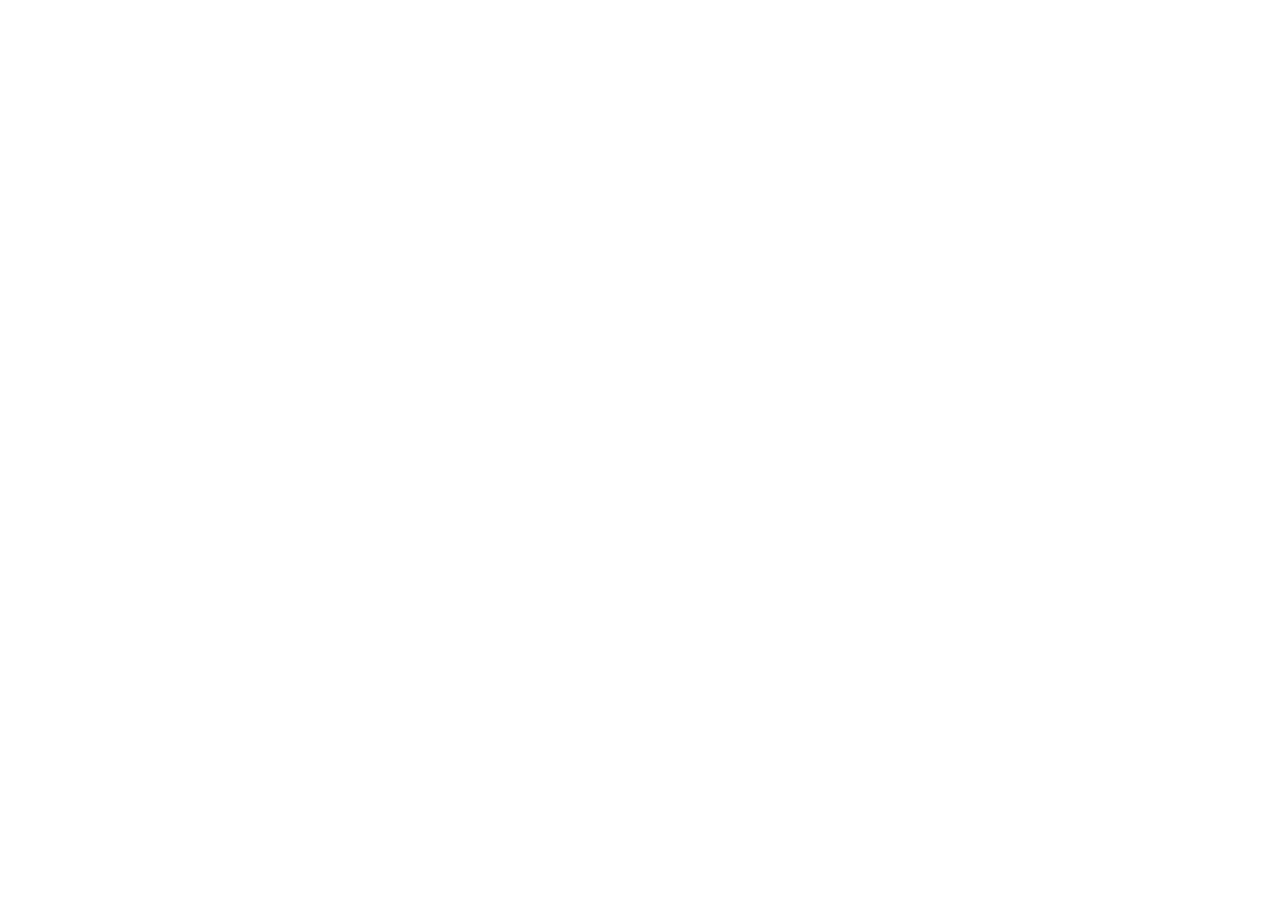
==== atv-taxi/index.html @ f473312d "feat: taxi" ====
<!DOCTYPE html>
<html lang="pt-br">
<head>
    <meta charset="UTF-8">
    <meta name="viewport" content="width=device-width, initial-scale=1.0">
    <title>atv Táxi</title>
</head>
<body>
    
</body>
</html>
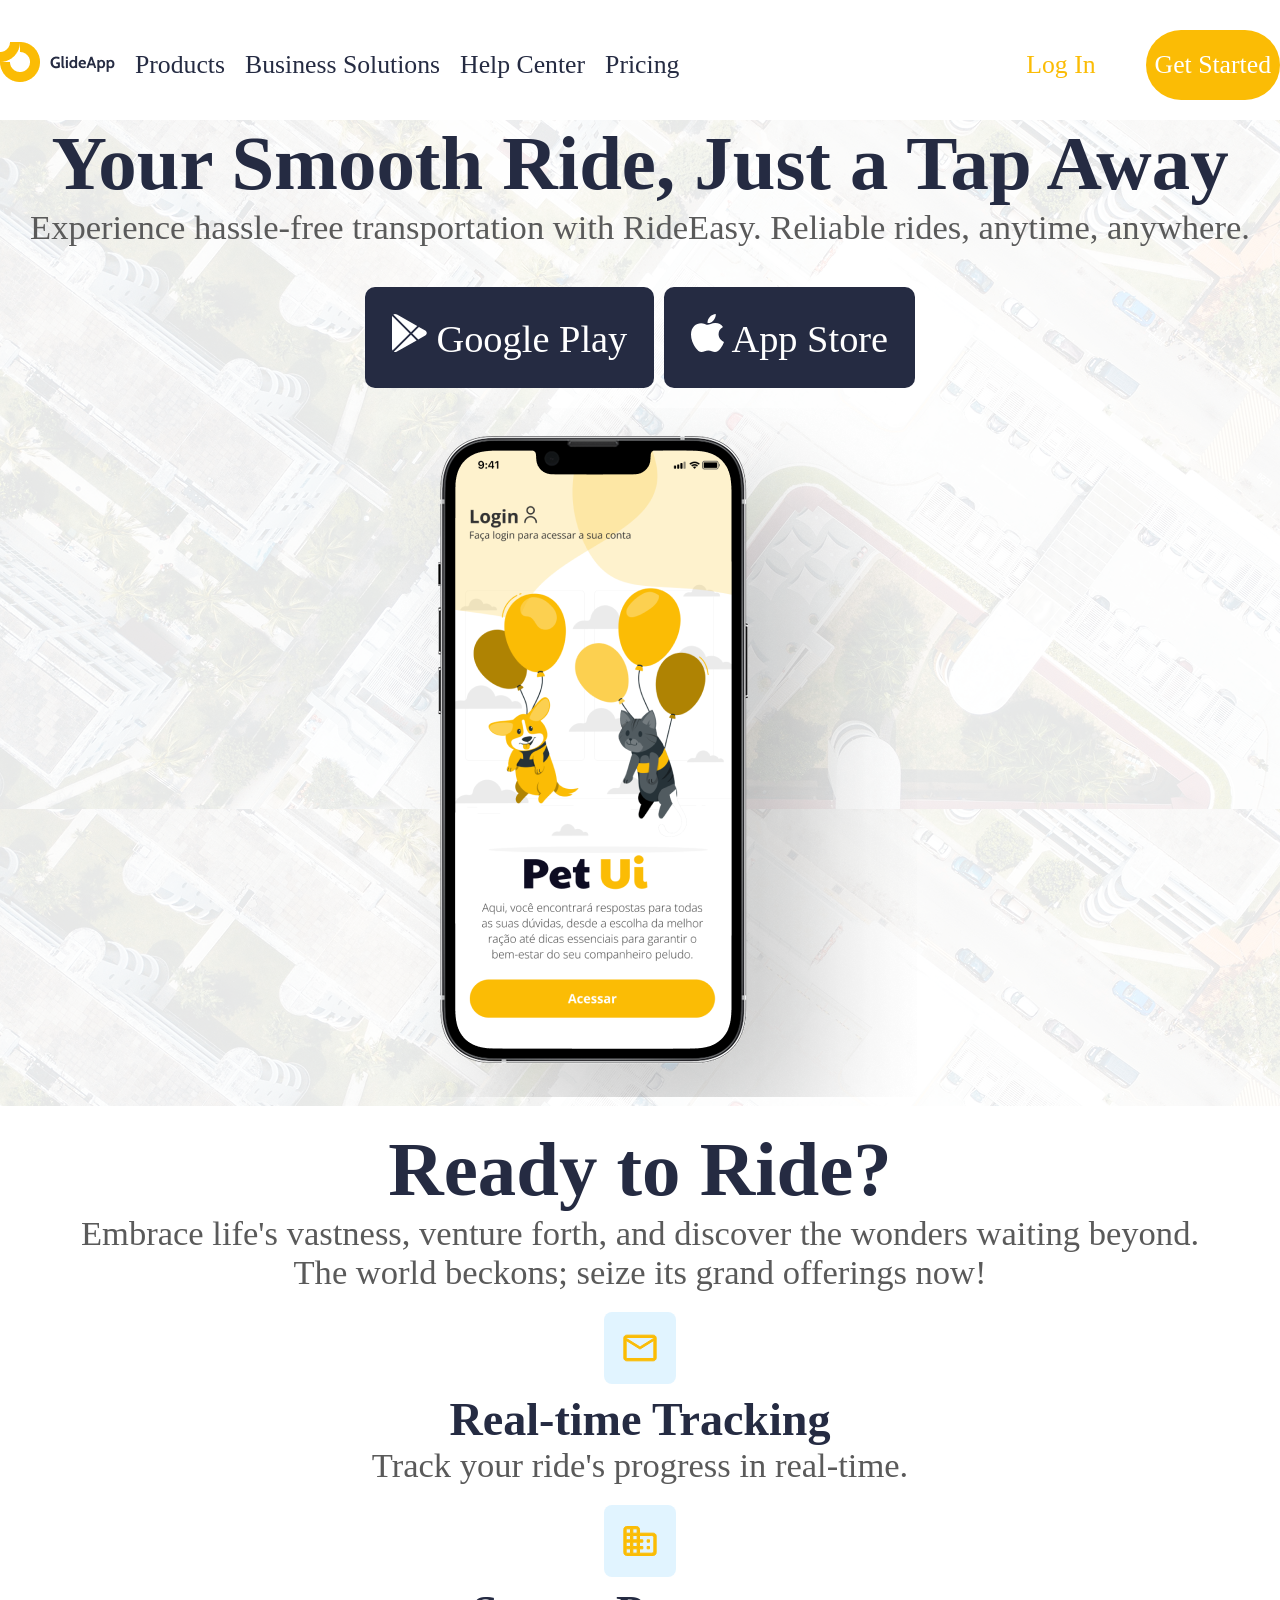
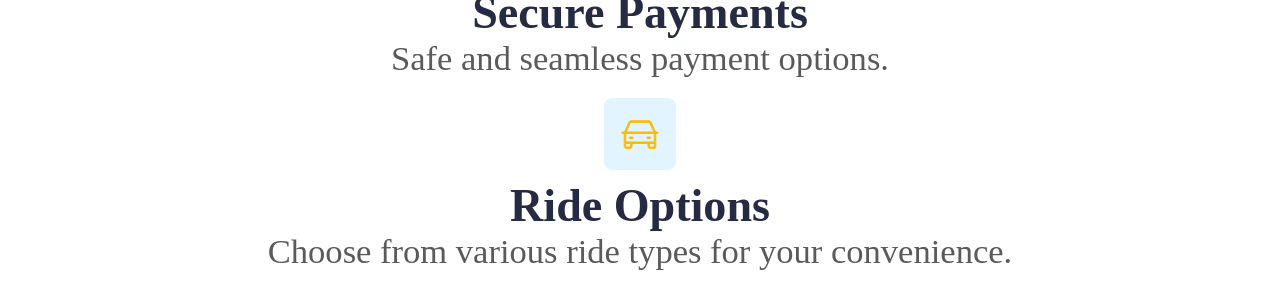
==== commit ddab9983: "feat: início do trabalho" ====
--- a/atv-taxi/index.html
+++ b/atv-taxi/index.html
@@ -1,11 +1,116 @@
 <!DOCTYPE html>
 <html lang="pt-br">
+
 <head>
     <meta charset="UTF-8">
     <meta name="viewport" content="width=device-width, initial-scale=1.0">
+    <link rel="stylesheet" href="css/reset.css">
+    <link rel="stylesheet" href="css/style.css">
     <title>atv Táxi</title>
 </head>
+
 <body>
-    
+    <header>
+
+        <nav>
+            <ul>
+                <li>
+                    <h1>
+                        <img src="images/logo-glide-app.png" alt="logo-glide-app">
+                    </h1>
+                </li>
+                <li>
+                    <a href="#">Products</a>
+                </li>
+                <li>
+                    <a href="#">Business Solutions</a>
+                </li>
+                <li>
+                    <a href="#">Help Center </a>
+                </li>
+                <li>
+                    <a href="#">Pricing</a>
+                </li>
+            </ul>
+            <ul class="canto">
+                <li class="log">
+                    <a href="#">Log In</a>
+                </li>
+                <li class="get">
+                    <a href="#">Get Started</a>
+                </li>
+            </ul>
+        </nav>
+    </header>
+    <section class="banner">
+        <div>
+            <h2>
+                Your Smooth Ride, Just a Tap Away
+            </h2>
+            <p class="pqn">
+                Experience hassle-free transportation with RideEasy.
+                Reliable rides, anytime, anywhere.
+            </p>
+            <p class="button">
+                <a href="#" class="app">
+                    <img src="images/icon-button-google.svg" alt="icon-button-google">
+                    <span>
+                        Google Play
+                    </span>
+                </a>
+                <a href="#" class="app">
+                    <img src="images/icon-apple-ios.svg" alt="icon-apple-ios">
+                    <span>
+                        App Store
+                    </span>
+                </a>
+            </p>
+
+        </div>
+        <img src="images/iphone-pet-ui.png" alt="">
+    </section>
+    <section class="ride">
+        <div>
+            <h2>
+                Ready to Ride?
+            </h2>
+            <p class="pqn">
+                Embrace life's vastness, venture forth,
+                and discover the wonders waiting beyond.
+                The world beckons; seize its grand offerings now!
+            </p>
+        </div>
+        <div>
+            <ul>
+                <li>
+                    <img src="images/icon-back-blue-letter.svg" alt="icon-back-blue-letter">
+                    <h3>
+                        Real-time Tracking
+                    </h3>
+                    <p class="pqn">
+                        Track your ride's progress in real-time.
+                    </p>
+                </li>
+                <li>
+                    <img src="images/icon-back-blue-building.svg" alt="icon-back-blue-building">
+                    <h3>
+                        Secure Payments
+                    </h3>
+                    <p class="pqn">
+                        Safe and seamless payment options.
+                    </p>
+                </li>
+                <li>
+                    <img src="images/icon-back-blue-car.svg" alt="icon-back-blue-car">
+                    <h3>
+                        Ride Options </h3>
+                    <p class="pqn">
+                        Choose from various ride types for your convenience.
+                    </p>
+                </li>
+            </ul>
+        </div>
+    </section>
 </body>
-</html>
+
+</html>
--- a/atv-taxi/css/style.css
+++ b/atv-taxi/css/style.css
@@ -0,0 +1,85 @@
+html {
+    font-size: clamp(1rem, 2vw + 0.8rem, 3rem);
+    text-align: center;
+    color: #252B42;
+}
+
+header {
+    padding: 20px 0 10px 0;
+}
+
+li.log a {
+    color: #FBBC05;
+    margin: 30px;
+    display: inline-block;
+}
+
+li.get a {
+    display: inline-block;
+    color: #ffffff;
+    background-color: #FBBC05;
+    padding: 20px 9px;
+    border-radius: 50px;
+}
+
+section.banner {
+    background: url(../images/background-banner.png);
+}
+
+h2 {
+    font-size: 2rem;
+    font-weight: bolder;
+}
+
+p.pqn {
+    font-weight: lighter;
+    color: #5a5a5a;
+    font-size: 0.9rem;
+    margin: 0 0 20px 0;
+}
+
+section.banner a.app {
+    background-color: #252B42;
+    color: #ffffff;
+    padding: 27px;
+    border-radius: 10px;
+    display: inline-block;
+    margin: 20px 0;
+}
+
+section.ride {
+    margin: 20px 60px;
+}
+
+h3 {
+    font-size: 1.2rem;
+    font-weight: bold;
+}
+
+@media only screen and (min-width: 500px) {
+    header nav {
+        display: flex;
+        justify-content: space-between;
+        align-items: center;
+        font-size: 0.67rem;
+    }
+
+    header nav ul {
+        display: flex;
+        align-items: center;
+        gap: 20px;
+    }
+
+    header nav ul li.log a:hover {
+        color: #135000;
+    }
+
+    header nav ul li.get a:hover {
+        background: none;
+        border: 2px solid #FBBC05;
+        color: #FBBC05;
+    }
+    section.banner{
+
+    }
+}
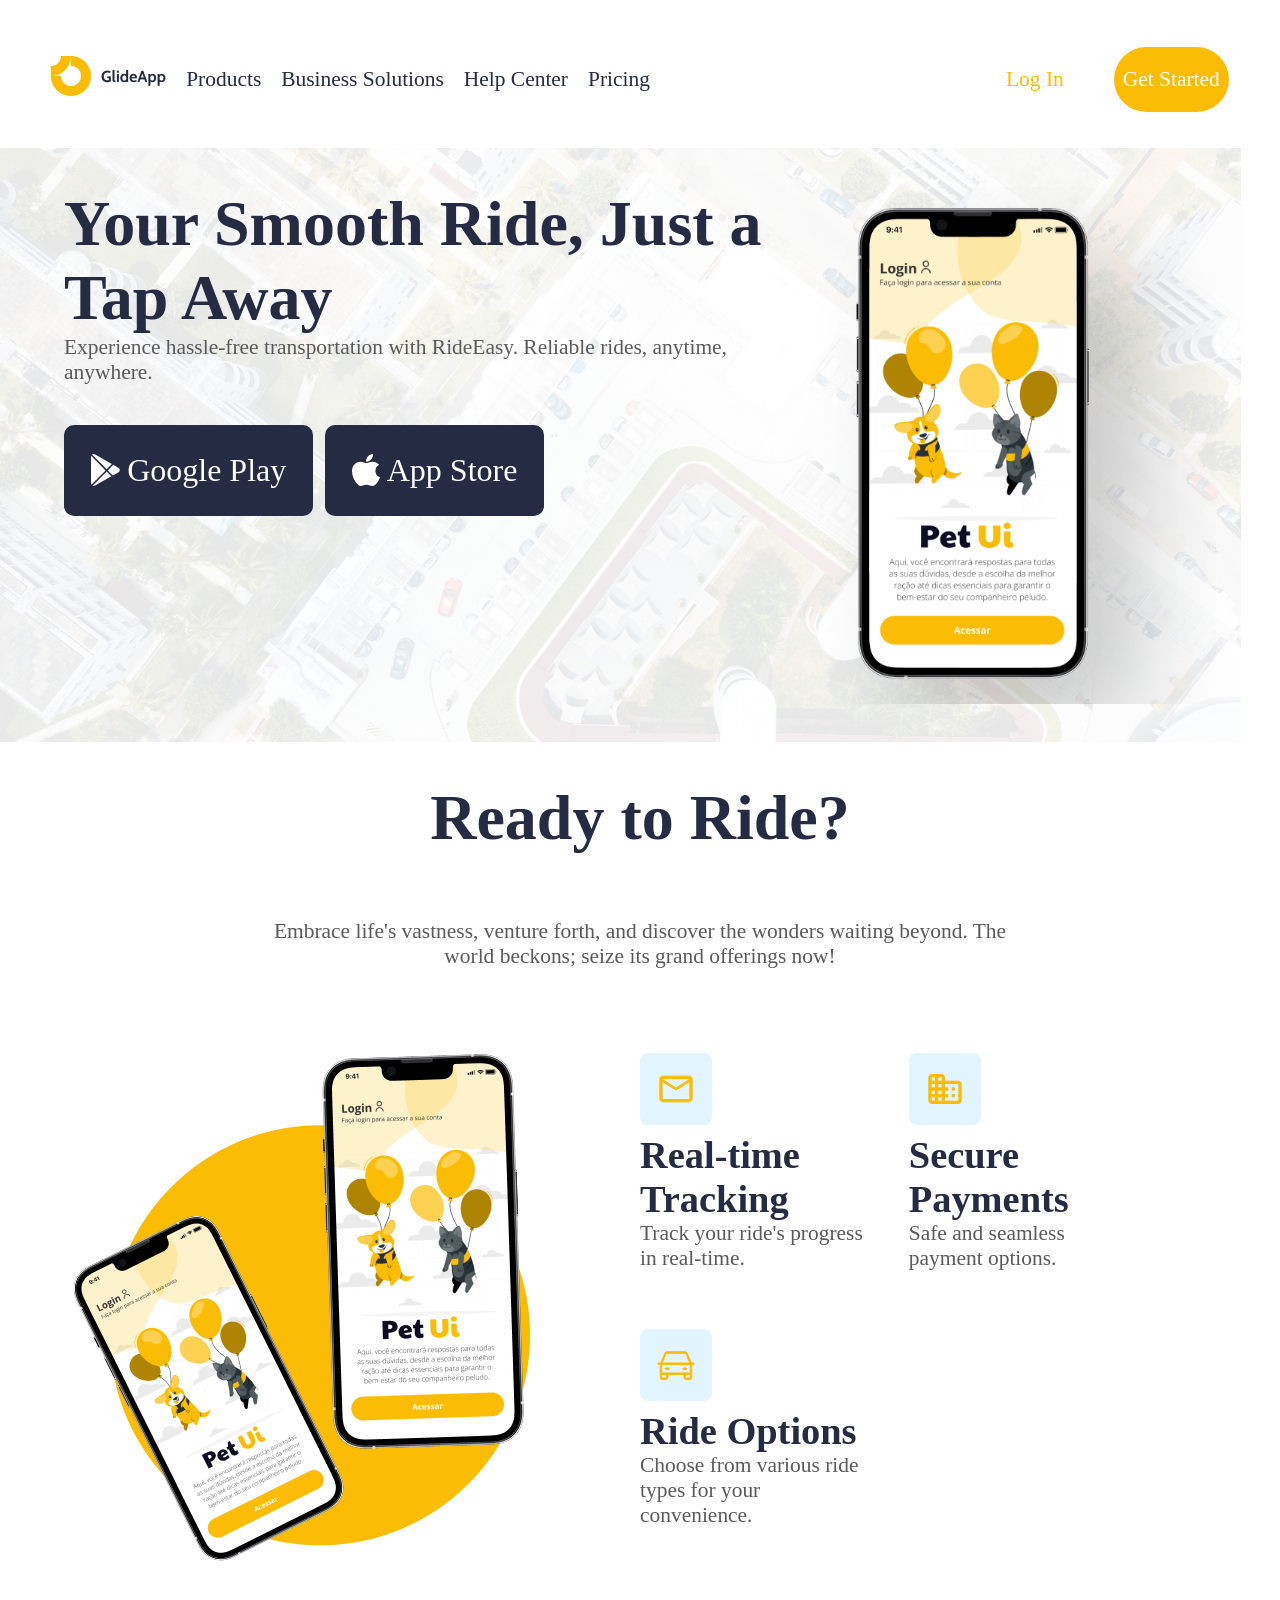
==== commit 86fb8da2: "feat.section.ride" ====
--- a/atv-taxi/index.html
+++ b/atv-taxi/index.html
@@ -42,35 +42,39 @@
             </ul>
         </nav>
     </header>
-    <section class="banner">
-        <div>
-            <h2>
-                Your Smooth Ride, Just a Tap Away
-            </h2>
-            <p class="pqn">
-                Experience hassle-free transportation with RideEasy.
-                Reliable rides, anytime, anywhere.
-            </p>
-            <p class="button">
-                <a href="#" class="app">
-                    <img src="images/icon-button-google.svg" alt="icon-button-google">
-                    <span>
-                        Google Play
-                    </span>
-                </a>
-                <a href="#" class="app">
-                    <img src="images/icon-apple-ios.svg" alt="icon-apple-ios">
-                    <span>
-                        App Store
-                    </span>
-                </a>
-            </p>
+    <main>
+        <section class="banner">
+            <div>
+                <h2>
+                    Your Smooth Ride, Just a Tap Away
+                </h2>
+                <p class="pqn">
+                    Experience hassle-free transportation with RideEasy.
+                    Reliable rides, anytime, anywhere.
+                </p>
+                <p class="button">
+                    <a href="#" class="app">
+                        <img src="images/icon-button-google.svg" alt="icon-button-google">
+                        <span>
+                            Google Play
+                        </span>
+                    </a>
+                    <a href="#" class="app">
+                        <img src="images/icon-apple-ios.svg" alt="icon-apple-ios">
+                        <span>
+                            App Store
+                        </span>
+                    </a>
+                </p>
 
-        </div>
-        <img src="images/iphone-pet-ui.png" alt="">
-    </section>
-    <section class="ride">
-        <div>
+            </div>
+            <div class="imagem">
+                <img src="images/iphone-pet-ui.png" alt="" class="imagememe">
+            </div>
+
+        </section>
+        <section class="ride">
+
             <h2>
                 Ready to Ride?
             </h2>
@@ -79,38 +83,44 @@
                 and discover the wonders waiting beyond.
                 The world beckons; seize its grand offerings now!
             </p>
-        </div>
-        <div>
-            <ul>
-                <li>
-                    <img src="images/icon-back-blue-letter.svg" alt="icon-back-blue-letter">
-                    <h3>
-                        Real-time Tracking
-                    </h3>
-                    <p class="pqn">
-                        Track your ride's progress in real-time.
-                    </p>
-                </li>
-                <li>
-                    <img src="images/icon-back-blue-building.svg" alt="icon-back-blue-building">
-                    <h3>
-                        Secure Payments
-                    </h3>
-                    <p class="pqn">
-                        Safe and seamless payment options.
-                    </p>
-                </li>
-                <li>
-                    <img src="images/icon-back-blue-car.svg" alt="icon-back-blue-car">
-                    <h3>
-                        Ride Options </h3>
-                    <p class="pqn">
-                        Choose from various ride types for your convenience.
-                    </p>
-                </li>
-            </ul>
-        </div>
-    </section>
+            <div>
+                <div class="imagi">
+                    <img src="images/smartphones-pet-uis.png" alt="smartphones-pet-uis">
+                </div>
+                <div class="lista">
+                    <ul>
+                        <li>
+                            <img src="images/icon-back-blue-letter.svg" alt="icon-back-blue-letter">
+                            <h3>
+                                Real-time Tracking
+                            </h3>
+                            <p class="pqn">
+                                Track your ride's progress in real-time.
+                            </p>
+                        </li>
+                        <li>
+                            <img src="images/icon-back-blue-building.svg" alt="icon-back-blue-building">
+                            <h3>
+                                Secure Payments
+                            </h3>
+                            <p class="pqn">
+                                Safe and seamless payment options.
+                            </p>
+                        </li>
+                        <li>
+                            <img src="images/icon-back-blue-car.svg" alt="icon-back-blue-car">
+                            <h3>
+                                Ride Options
+                            </h3>
+                            <p class="pqn">
+                                Choose from various ride types for your convenience.
+                            </p>
+                        </li>
+                    </ul>
+                </div>
+            </div>
+        </section>
+    </main>
 </body>
 
 </html>
--- a/atv-taxi/css/style.css
+++ b/atv-taxi/css/style.css
@@ -1,5 +1,5 @@
 html {
-    font-size: clamp(1rem, 2vw + 0.8rem, 3rem);
+    font-size: clamp(1rem, 2vw + 0.8rem, 2rem);
     text-align: center;
     color: #252B42;
 }
@@ -23,7 +23,18 @@
 }
 
 section.banner {
-    background: url(../images/background-banner.png);
+    background: url(../images/background-banner.png) no-repeat;
+    background-size: auto 100%;
+    padding: 3vw 5vw;
+
+}
+
+section.banner div.imagem {
+    display: none;
+}
+
+section.banner h2 {
+    font-size: 2rem;
 }
 
 h2 {
@@ -34,21 +45,39 @@
 p.pqn {
     font-weight: lighter;
     color: #5a5a5a;
-    font-size: 0.9rem;
+    font-size: 0.67rem;
     margin: 0 0 20px 0;
 }
 
-section.banner a.app {
+section.banner p a.app {
     background-color: #252B42;
     color: #ffffff;
     padding: 27px;
     border-radius: 10px;
     display: inline-block;
     margin: 20px 0;
+    display: flex;
+    align-items: center;
+}
+
+section.banner p {
+    display: flex;
+    gap: 12px;
+}
+
+section.banner p img {
+    height: 1rem;
+    display: inline-block;
+    margin: 0 6.7px 0 0;
 }
 
 section.ride {
-    margin: 20px 60px;
+    text-align: center;
+    padding: 3vw 5vw;
+}
+
+section.ride div.imagi img {
+    display: none;
 }
 
 h3 {
@@ -62,6 +91,12 @@
         justify-content: space-between;
         align-items: center;
         font-size: 0.67rem;
+        margin: 1.3vw 4vw 1.3vw 4vw;
+    }
+
+    section.banner h2,
+    section.banner p {
+        text-align: left;
     }
 
     header nav ul {
@@ -79,7 +114,41 @@
         border: 2px solid #FBBC05;
         color: #FBBC05;
     }
-    section.banner{
 
+    section.banner div.imagem {
+        display: block;
+    }
+
+    section.banner {
+        display: flex;
+    }
+
+    section.banner div.imagem img.imagememe {
+        display: flex;
+    }
+
+    section.ride div.imagi img {
+        display: block;
+    }
+
+    section.ride>div {
+        display: flex;
+        justify-content: space-between;
+        
+    }
+    section.ride div.lista ul{
+        display: flex;
+        gap: 3vw;
+        flex-wrap: wrap;
+        text-align: left;
+    }
+    section.ride div.lista ul li{
+        width: 40%;
+    }
+    section.ride div div{
+        width: 50%;
+    }
+    section.ride >p{
+        padding: 5vw 15vw;
     }
 }
